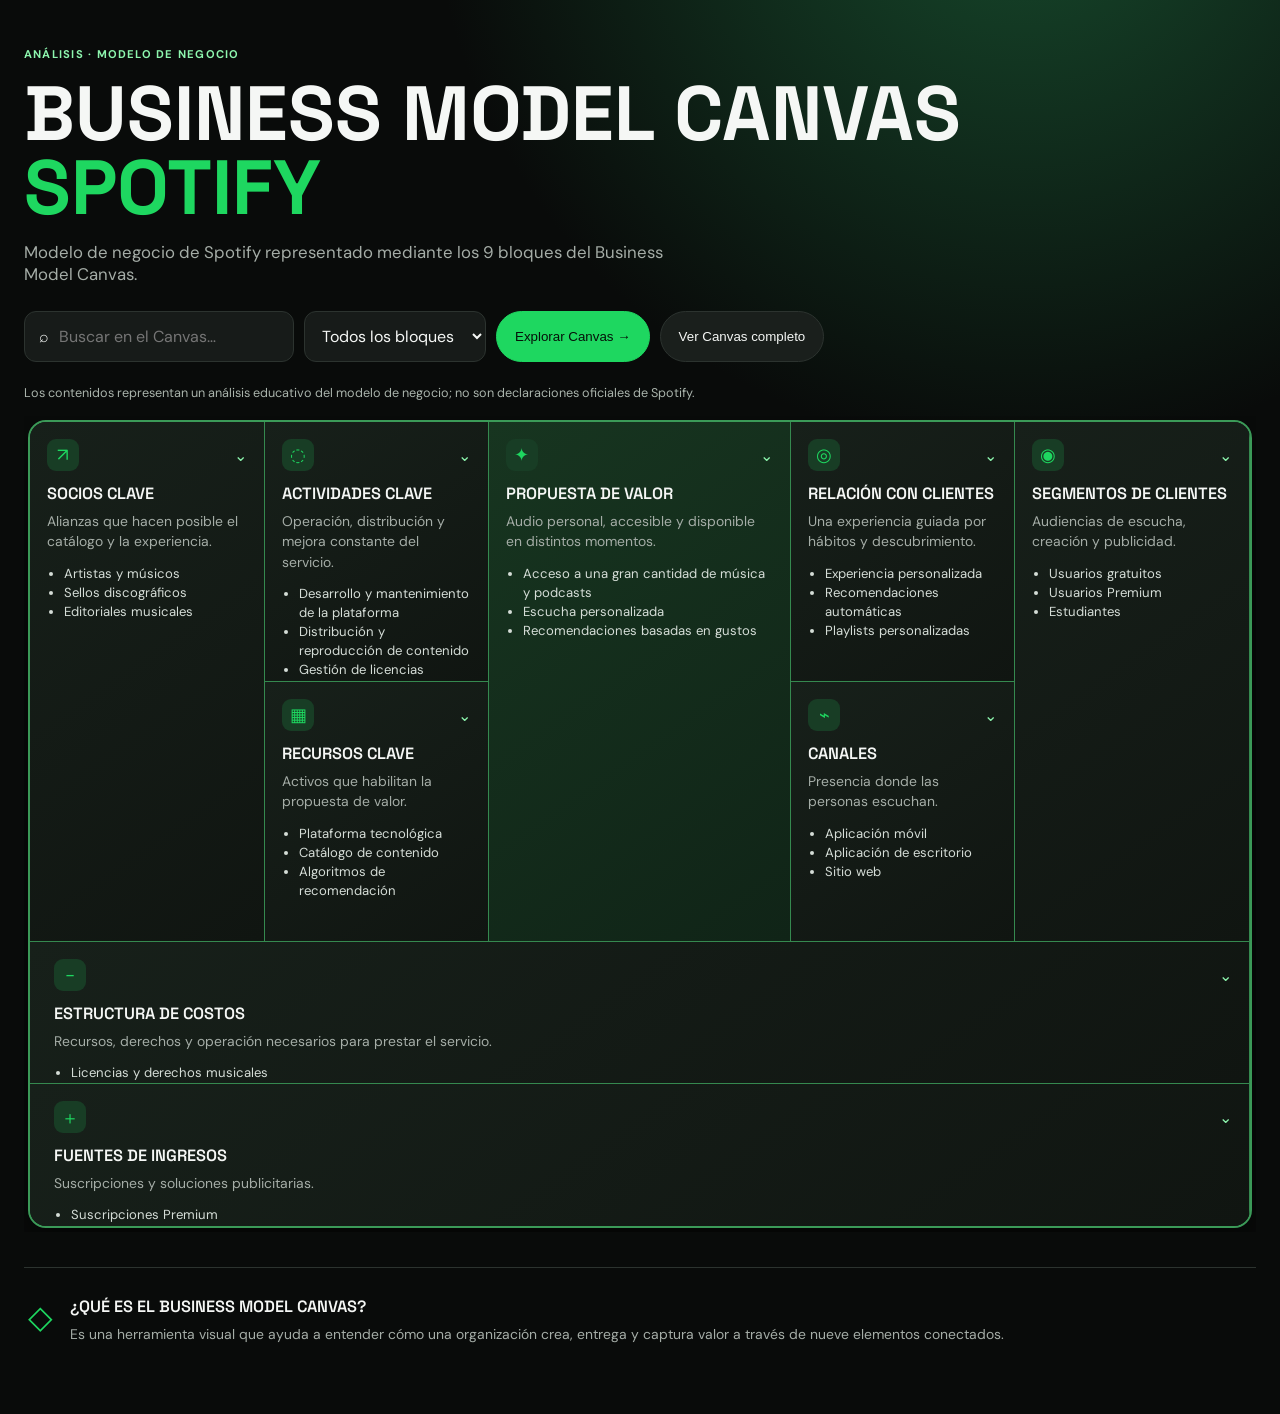
==== Practica_3/index.html @ 804c6256 "Agregar Practica 03 de modelo Canvas" ====
<!doctype html>
<html lang="es">
<head><meta charset="utf-8"><meta name="viewport" content="width=device-width,initial-scale=1"><title>Business Model Canvas — Spotify</title><link rel="stylesheet" href="styles.css"></head>
<body>
  <main class="app-shell">
    <header class="hero"><span class="eyebrow">ANÁLISIS · MODELO DE NEGOCIO</span><h1>Business Model Canvas <i>Spotify</i></h1><p>Modelo de negocio de Spotify representado mediante los 9 bloques del Business Model Canvas.</p>
      <div class="toolbar"><label class="search"><span>⌕</span><input id="search" type="search" placeholder="Buscar en el Canvas…"></label><select id="filter" aria-label="Filtrar bloques"><option value="all">Todos los bloques</option><option value="creacion">Creación de valor</option><option value="clientes">Clientes y canales</option><option value="finanzas">Finanzas</option></select><button id="exploreBtn" class="button primary">Explorar Canvas <span>→</span></button><button id="canvasBtn" class="button">Ver Canvas completo</button></div>
    </header>
    <p class="notice">Los contenidos representan un análisis educativo del modelo de negocio; no son declaraciones oficiales de Spotify.</p>
    <section id="canvasView" class="canvas-view" aria-label="Los nueve bloques del Canvas"><div class="canvas-viewport"><div id="cards" class="canvas-grid"></div></div><p id="empty" class="empty" hidden>No hay bloques que coincidan con la búsqueda.</p></section>
    <section id="explorerView" class="explorer" hidden aria-live="polite"><div class="explorer-top"><span id="progressText">1 / 9</span><div class="progress"><span id="progressBar"></span></div><button id="closeExplore" class="icon-button" aria-label="Cerrar exploración">×</button></div><div id="explorerContent"></div><nav class="explore-nav"><button id="prev" class="button">← Anterior</button><button id="next" class="button primary">Siguiente →</button></nav></section>
    <section class="about"><span class="about-icon">◇</span><div><h2>¿Qué es el Business Model Canvas?</h2><p>Es una herramienta visual que ayuda a entender cómo una organización crea, entrega y captura valor a través de nueve elementos conectados.</p></div></section>
  </main><script src="data.js"></script><script src="app.js"></script>
</body></html>
---- Practica_3/styles.css ----
@import url('https://fonts.googleapis.com/css2?family=DM+Sans:wght@400;500;600;700&family=Space+Grotesk:wght@500;600;700&display=swap');
:root{--green:#1ed760;--green2:#8df6ae;--bg:#090b0a;--panel:#141816;--line:#2c332f;--muted:#a5ada7;--text:#f5f7f5}*{box-sizing:border-box}body{margin:0;background:radial-gradient(circle at 80% -10%,#174b2d 0,transparent 32%),var(--bg);color:var(--text);font-family:'DM Sans',Arial,sans-serif}.app-shell{width:min(1420px,calc(100% - 48px));margin:auto;padding:42px 0}.hero{max-width:1050px}.eyebrow{font-size:.7rem;letter-spacing:.11em;text-transform:uppercase;color:var(--green2);font-weight:700}.hero h1{font:700 clamp(2.25rem,6vw,4.8rem)/.96 'Space Grotesk',sans-serif;margin:14px 0;text-transform:uppercase}.hero h1 i{color:var(--green);font-style:normal}.hero>p{max-width:650px;color:var(--muted);font-size:1.05rem}.toolbar{display:flex;gap:10px;flex-wrap:wrap;margin-top:26px}.search{display:flex;gap:10px;align-items:center;background:#171b19;border:1px solid var(--line);border-radius:12px;padding:0 14px;min-width:270px}.search input,select{border:0;outline:0;background:transparent;color:var(--text);font:inherit;padding:13px 0}.search input{width:100%}select{background:#171b19;border:1px solid var(--line);border-radius:12px;padding:13px}.button{border:1px solid var(--line);border-radius:999px;background:#1a1f1c;color:var(--text);padding:12px 18px;font:600 .9rem inherit;cursor:pointer;transition:.2s}.button:hover{transform:translateY(-2px);border-color:var(--green)}.button.primary{border-color:var(--green);background:var(--green);color:#061109}.button:disabled{opacity:.35;cursor:not-allowed;transform:none}.notice{font-size:.79rem;color:#aab4ac;margin:22px 0 15px}.canvas-viewport{overflow-x:auto;padding:4px}.canvas-grid{display:grid;grid-template-columns:1.05fr 1fr 1.35fr 1fr 1.05fr;grid-template-rows:260px 260px 142px 142px;min-width:1100px;border:2px solid #3b9a58;border-radius:18px;overflow:hidden;box-shadow:0 24px 55px #0008;background:#102016}.canvas-block{background:linear-gradient(145deg,#17201a,#101511);border-right:1px solid #35894f;border-bottom:1px solid #35894f;padding:17px;cursor:pointer;overflow:auto;min-width:0;transition:background .25s,border-color .25s,box-shadow .25s;scrollbar-width:thin}.canvas-block:hover,.canvas-block.open{background:linear-gradient(145deg,#1c3a25,#14241a);box-shadow:inset 0 0 0 2px var(--green)}.canvas-block.filtered{opacity:.24;filter:saturate(.2)}.block-head{display:flex;align-items:center}.card-icon,.explorer-icon{display:grid;place-items:center;width:32px;height:32px;border-radius:9px;background:#183d25;color:var(--green);font-size:1.15rem}.chevron{margin-left:auto;color:var(--green2);transition:.25s}.open .chevron{transform:rotate(180deg)}.canvas-block h2,.explorer h2,.about h2{font:600 1.02rem 'Space Grotesk',sans-serif;margin:12px 0 7px;text-transform:uppercase}.block-summary,.explorer p,.about p{margin:0;color:var(--muted);line-height:1.45;font-size:.87rem}.block-preview,.canvas-block .card-more ul,.explorer ul{padding-left:17px;color:#d5ddd7;font-size:.82rem;line-height:1.45;margin:12px 0}.card-more{display:grid;grid-template-rows:0fr;opacity:0;transition:.28s}.card-more>*{overflow:hidden}.open .card-more{grid-template-rows:1fr;opacity:1}.card-more p{color:#d3dad5;margin:2px 0 0;font-size:.85rem;line-height:1.45}.open .block-preview{display:none}.collapse{background:none;border:0;color:var(--green);font:600 .8rem inherit;padding:0;cursor:pointer}.partners{grid-area:1 / 1 / 3 / 2}.activities{grid-area:1 / 2 / 2 / 3}.resources{grid-area:2 / 2 / 3 / 3}.value{grid-area:1 / 3 / 3 / 4;background:linear-gradient(145deg,#173520,#102417)}.relationships{grid-area:1 / 4 / 2 / 5}.channels{grid-area:2 / 4 / 3 / 5}.segments{grid-area:1 / 5 / 3 / 6}.costs{grid-area:3 / 1 / 4 / 6}.revenue{grid-area:4 / 1 / 5 / 6;border-bottom:0}.costs,.revenue{padding-left:24px}.empty{text-align:center;color:var(--muted);padding:20px}.explorer{max-width:760px;margin:18px auto;background:linear-gradient(145deg,#18241c,#0f1511);border:1px solid #376143;border-radius:22px;padding:32px;animation:enter .35s ease}.explorer-top{display:flex;align-items:center;gap:16px;color:var(--green2);font-weight:700}.progress{height:5px;background:#303932;border-radius:5px;flex:1}.progress span{display:block;height:100%;background:var(--green);border-radius:inherit;transition:.3s}.icon-button{background:transparent;color:white;border:0;font-size:1.7rem;cursor:pointer}.explorer-icon{width:54px;height:54px;font-size:2rem;margin-top:30px}.explorer h2{font-size:2.2rem;margin:12px 0}.explorer li{margin:5px 0}.explore-nav{display:flex;justify-content:space-between;gap:12px;margin-top:28px}.about{display:flex;gap:17px;align-items:flex-start;border-top:1px solid var(--line);margin-top:35px;padding:28px 4px}.about-icon{color:var(--green);font-size:2rem}.about h2{margin:0 0 7px}@keyframes enter{from{opacity:0;transform:translateY(12px)}to{opacity:1;transform:none}}@media(max-width:620px){.app-shell{width:min(100% - 28px,1420px);padding-top:30px}.toolbar>*{width:100%}.search{min-width:0}.hero h1{font-size:2.55rem}.explorer{padding:22px}.explore-nav .button{flex:1}.canvas-viewport{margin-inline:-4px}.canvas-grid{min-width:920px;grid-template-rows:230px 230px 130px 130px}.canvas-block{padding:13px}.canvas-block h2{font-size:.9rem}.block-summary{font-size:.78rem}}
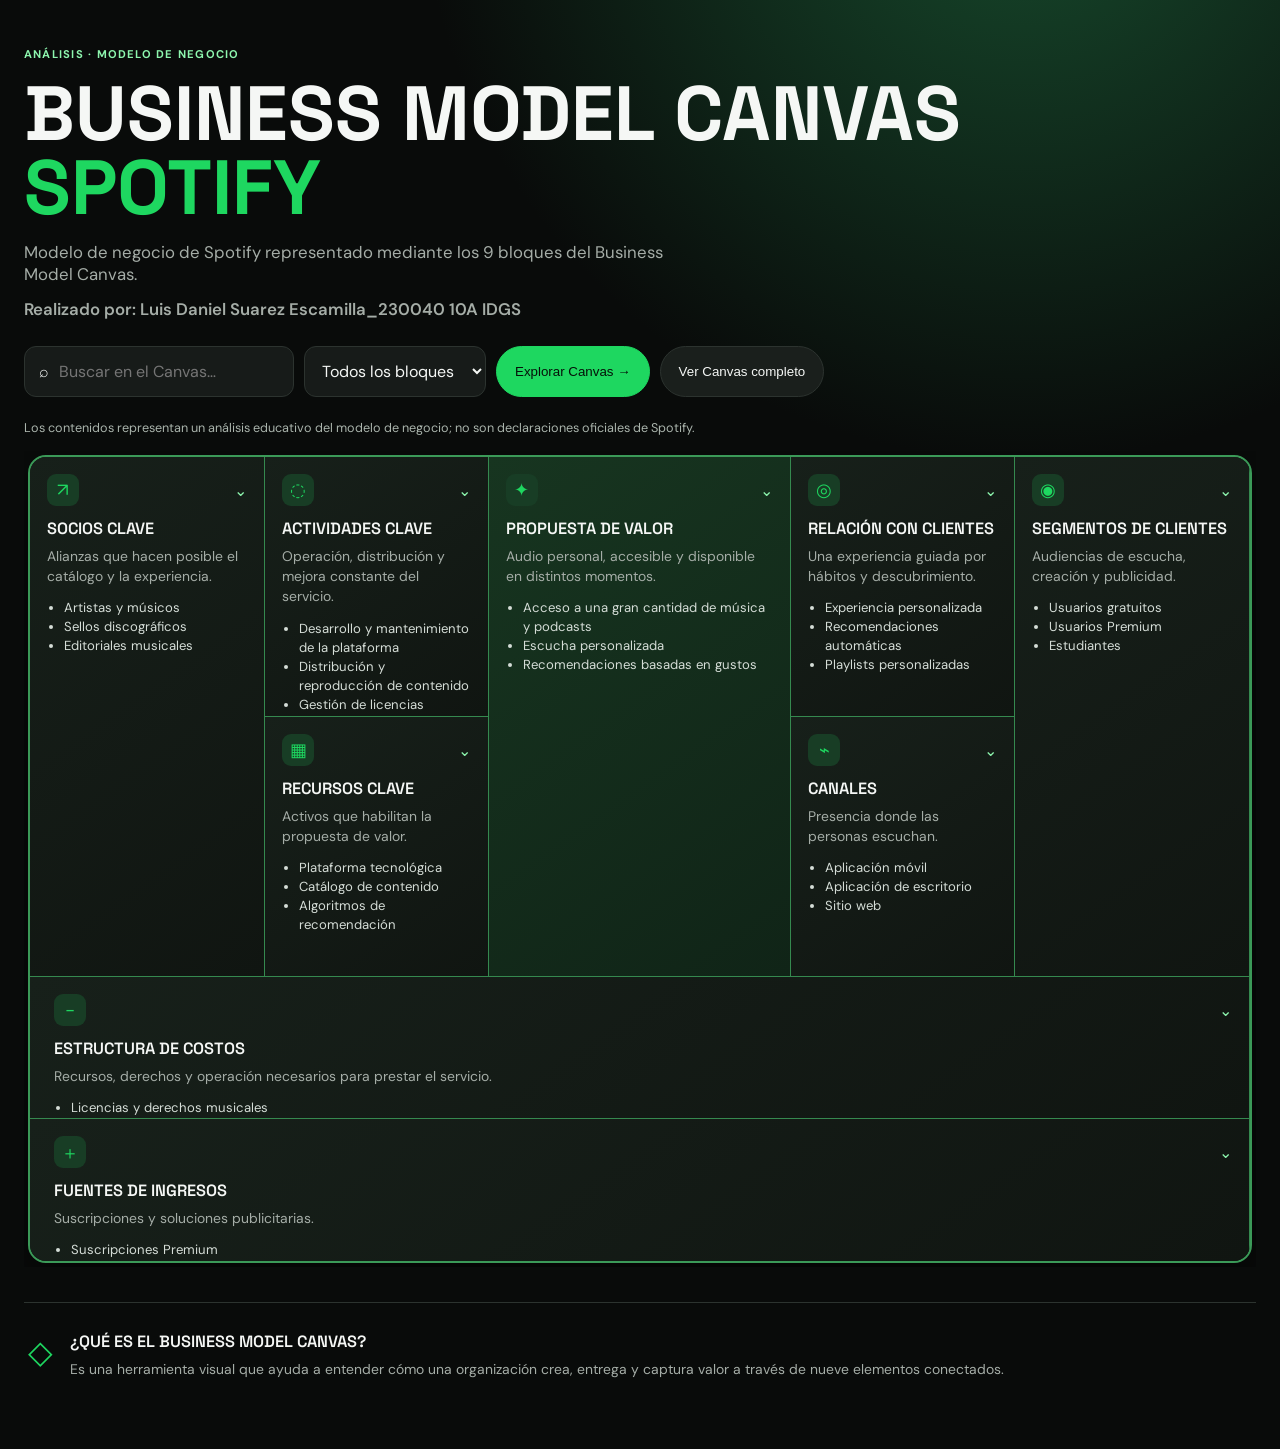
==== commit 68e948a6: "Add expanded Canvas widget dialog" ====
--- a/Practica_3/index.html
+++ b/Practica_3/index.html
@@ -4,11 +4,18 @@
 <body>
   <main class="app-shell">
     <header class="hero"><span class="eyebrow">ANÁLISIS · MODELO DE NEGOCIO</span><h1>Business Model Canvas <i>Spotify</i></h1><p>Modelo de negocio de Spotify representado mediante los 9 bloques del Business Model Canvas.</p>
+      <p class="author-credit">Realizado por: Luis Daniel Suarez Escamilla_230040 10A IDGS</p>
       <div class="toolbar"><label class="search"><span>⌕</span><input id="search" type="search" placeholder="Buscar en el Canvas…"></label><select id="filter" aria-label="Filtrar bloques"><option value="all">Todos los bloques</option><option value="creacion">Creación de valor</option><option value="clientes">Clientes y canales</option><option value="finanzas">Finanzas</option></select><button id="exploreBtn" class="button primary">Explorar Canvas <span>→</span></button><button id="canvasBtn" class="button">Ver Canvas completo</button></div>
     </header>
     <p class="notice">Los contenidos representan un análisis educativo del modelo de negocio; no son declaraciones oficiales de Spotify.</p>
     <section id="canvasView" class="canvas-view" aria-label="Los nueve bloques del Canvas"><div class="canvas-viewport"><div id="cards" class="canvas-grid"></div></div><p id="empty" class="empty" hidden>No hay bloques que coincidan con la búsqueda.</p></section>
     <section id="explorerView" class="explorer" hidden aria-live="polite"><div class="explorer-top"><span id="progressText">1 / 9</span><div class="progress"><span id="progressBar"></span></div><button id="closeExplore" class="icon-button" aria-label="Cerrar exploración">×</button></div><div id="explorerContent"></div><nav class="explore-nav"><button id="prev" class="button">← Anterior</button><button id="next" class="button primary">Siguiente →</button></nav></section>
     <section class="about"><span class="about-icon">◇</span><div><h2>¿Qué es el Business Model Canvas?</h2><p>Es una herramienta visual que ayuda a entender cómo una organización crea, entrega y captura valor a través de nueve elementos conectados.</p></div></section>
+    <dialog id="blockDialog" class="block-dialog" aria-labelledby="dialogTitle">
+      <div class="dialog-card">
+        <button id="closeBlockDialog" class="dialog-close" type="button" aria-label="Cerrar tarjeta">×</button>
+        <div id="blockDialogContent"></div>
+      </div>
+    </dialog>
   </main><script src="data.js"></script><script src="app.js"></script>
 </body></html>
--- a/Practica_3/styles.css
+++ b/Practica_3/styles.css
@@ -1,2 +1,142 @@
 @import url('https://fonts.googleapis.com/css2?family=DM+Sans:wght@400;500;600;700&family=Space+Grotesk:wght@500;600;700&display=swap');
-:root{--green:#1ed760;--green2:#8df6ae;--bg:#090b0a;--panel:#141816;--line:#2c332f;--muted:#a5ada7;--text:#f5f7f5}*{box-sizing:border-box}body{margin:0;background:radial-gradient(circle at 80% -10%,#174b2d 0,transparent 32%),var(--bg);color:var(--text);font-family:'DM Sans',Arial,sans-serif}.app-shell{width:min(1420px,calc(100% - 48px));margin:auto;padding:42px 0}.hero{max-width:1050px}.eyebrow{font-size:.7rem;letter-spacing:.11em;text-transform:uppercase;color:var(--green2);font-weight:700}.hero h1{font:700 clamp(2.25rem,6vw,4.8rem)/.96 'Space Grotesk',sans-serif;margin:14px 0;text-transform:uppercase}.hero h1 i{color:var(--green);font-style:normal}.hero>p{max-width:650px;color:var(--muted);font-size:1.05rem}.toolbar{display:flex;gap:10px;flex-wrap:wrap;margin-top:26px}.search{display:flex;gap:10px;align-items:center;background:#171b19;border:1px solid var(--line);border-radius:12px;padding:0 14px;min-width:270px}.search input,select{border:0;outline:0;background:transparent;color:var(--text);font:inherit;padding:13px 0}.search input{width:100%}select{background:#171b19;border:1px solid var(--line);border-radius:12px;padding:13px}.button{border:1px solid var(--line);border-radius:999px;background:#1a1f1c;color:var(--text);padding:12px 18px;font:600 .9rem inherit;cursor:pointer;transition:.2s}.button:hover{transform:translateY(-2px);border-color:var(--green)}.button.primary{border-color:var(--green);background:var(--green);color:#061109}.button:disabled{opacity:.35;cursor:not-allowed;transform:none}.notice{font-size:.79rem;color:#aab4ac;margin:22px 0 15px}.canvas-viewport{overflow-x:auto;padding:4px}.canvas-grid{display:grid;grid-template-columns:1.05fr 1fr 1.35fr 1fr 1.05fr;grid-template-rows:260px 260px 142px 142px;min-width:1100px;border:2px solid #3b9a58;border-radius:18px;overflow:hidden;box-shadow:0 24px 55px #0008;background:#102016}.canvas-block{background:linear-gradient(145deg,#17201a,#101511);border-right:1px solid #35894f;border-bottom:1px solid #35894f;padding:17px;cursor:pointer;overflow:auto;min-width:0;transition:background .25s,border-color .25s,box-shadow .25s;scrollbar-width:thin}.canvas-block:hover,.canvas-block.open{background:linear-gradient(145deg,#1c3a25,#14241a);box-shadow:inset 0 0 0 2px var(--green)}.canvas-block.filtered{opacity:.24;filter:saturate(.2)}.block-head{display:flex;align-items:center}.card-icon,.explorer-icon{display:grid;place-items:center;width:32px;height:32px;border-radius:9px;background:#183d25;color:var(--green);font-size:1.15rem}.chevron{margin-left:auto;color:var(--green2);transition:.25s}.open .chevron{transform:rotate(180deg)}.canvas-block h2,.explorer h2,.about h2{font:600 1.02rem 'Space Grotesk',sans-serif;margin:12px 0 7px;text-transform:uppercase}.block-summary,.explorer p,.about p{margin:0;color:var(--muted);line-height:1.45;font-size:.87rem}.block-preview,.canvas-block .card-more ul,.explorer ul{padding-left:17px;color:#d5ddd7;font-size:.82rem;line-height:1.45;margin:12px 0}.card-more{display:grid;grid-template-rows:0fr;opacity:0;transition:.28s}.card-more>*{overflow:hidden}.open .card-more{grid-template-rows:1fr;opacity:1}.card-more p{color:#d3dad5;margin:2px 0 0;font-size:.85rem;line-height:1.45}.open .block-preview{display:none}.collapse{background:none;border:0;color:var(--green);font:600 .8rem inherit;padding:0;cursor:pointer}.partners{grid-area:1 / 1 / 3 / 2}.activities{grid-area:1 / 2 / 2 / 3}.resources{grid-area:2 / 2 / 3 / 3}.value{grid-area:1 / 3 / 3 / 4;background:linear-gradient(145deg,#173520,#102417)}.relationships{grid-area:1 / 4 / 2 / 5}.channels{grid-area:2 / 4 / 3 / 5}.segments{grid-area:1 / 5 / 3 / 6}.costs{grid-area:3 / 1 / 4 / 6}.revenue{grid-area:4 / 1 / 5 / 6;border-bottom:0}.costs,.revenue{padding-left:24px}.empty{text-align:center;color:var(--muted);padding:20px}.explorer{max-width:760px;margin:18px auto;background:linear-gradient(145deg,#18241c,#0f1511);border:1px solid #376143;border-radius:22px;padding:32px;animation:enter .35s ease}.explorer-top{display:flex;align-items:center;gap:16px;color:var(--green2);font-weight:700}.progress{height:5px;background:#303932;border-radius:5px;flex:1}.progress span{display:block;height:100%;background:var(--green);border-radius:inherit;transition:.3s}.icon-button{background:transparent;color:white;border:0;font-size:1.7rem;cursor:pointer}.explorer-icon{width:54px;height:54px;font-size:2rem;margin-top:30px}.explorer h2{font-size:2.2rem;margin:12px 0}.explorer li{margin:5px 0}.explore-nav{display:flex;justify-content:space-between;gap:12px;margin-top:28px}.about{display:flex;gap:17px;align-items:flex-start;border-top:1px solid var(--line);margin-top:35px;padding:28px 4px}.about-icon{color:var(--green);font-size:2rem}.about h2{margin:0 0 7px}@keyframes enter{from{opacity:0;transform:translateY(12px)}to{opacity:1;transform:none}}@media(max-width:620px){.app-shell{width:min(100% - 28px,1420px);padding-top:30px}.toolbar>*{width:100%}.search{min-width:0}.hero h1{font-size:2.55rem}.explorer{padding:22px}.explore-nav .button{flex:1}.canvas-viewport{margin-inline:-4px}.canvas-grid{min-width:920px;grid-template-rows:230px 230px 130px 130px}.canvas-block{padding:13px}.canvas-block h2{font-size:.9rem}.block-summary{font-size:.78rem}}
+:root{--green:#1ed760;--green2:#8df6ae;--bg:#090b0a;--panel:#141816;--line:#2c332f;--muted:#a5ada7;--text:#f5f7f5}*{box-sizing:border-box}body{margin:0;background:radial-gradient(circle at 80% -10%,#174b2d 0,transparent 32%),var(--bg);color:var(--text);font-family:'DM Sans',Arial,sans-serif}.app-shell{width:min(1420px,calc(100% - 48px));margin:auto;padding:42px 0}.hero{max-width:1050px}.eyebrow{font-size:.7rem;letter-spacing:.11em;text-transform:uppercase;color:var(--green2);font-weight:700}.hero h1{font:700 clamp(2.25rem,6vw,4.8rem)/.96 'Space Grotesk',sans-serif;margin:14px 0;text-transform:uppercase}.hero h1 i{color:var(--green);font-style:normal}.hero>p{max-width:650px;color:var(--muted);font-size:1.05rem}.toolbar{display:flex;gap:10px;flex-wrap:wrap;margin-top:26px}.search{display:flex;gap:10px;align-items:center;background:#171b19;border:1px solid var(--line);border-radius:12px;padding:0 14px;min-width:270px}.search input,select{border:0;outline:0;background:transparent;color:var(--text);font:inherit;padding:13px 0}.search input{width:100%}select{background:#171b19;border:1px solid var(--line);border-radius:12px;padding:13px}.button{border:1px solid var(--line);border-radius:999px;background:#1a1f1c;color:var(--text);padding:12px 18px;font:600 .9rem inherit;cursor:pointer;transition:.2s}.button:hover{transform:translateY(-2px);border-color:var(--green)}.button.primary{border-color:var(--green);background:var(--green);color:#061109}.button:disabled{opacity:.35;cursor:not-allowed;transform:none}.notice{font-size:.79rem;color:#aab4ac;margin:22px 0 15px}.canvas-viewport{overflow-x:auto;padding:4px}.canvas-grid{display:grid;grid-template-columns:1.05fr 1fr 1.35fr 1fr 1.05fr;grid-template-rows:260px 260px 142px 142px;min-width:1100px;border:2px solid #3b9a58;border-radius:18px;overflow:hidden;box-shadow:0 24px 55px #0008;background:#102016}.canvas-block{background:linear-gradient(145deg,#17201a,#101511);border-right:1px solid #35894f;border-bottom:1px solid #35894f;padding:17px;cursor:pointer;overflow:auto;min-width:0;transition:background .25s,border-color .25s,box-shadow .25s,transform .2s ease;scrollbar-width:thin}.canvas-block:hover,.canvas-block.open{background:linear-gradient(145deg,#1c3a25,#14241a);box-shadow:inset 0 0 0 2px var(--green)}.canvas-block.filtered{opacity:.24;filter:saturate(.2)}.block-head{display:flex;align-items:center}.card-icon,.explorer-icon{display:grid;place-items:center;width:32px;height:32px;border-radius:9px;background:#183d25;color:var(--green);font-size:1.15rem}.chevron{margin-left:auto;color:var(--green2);transition:.25s}.open .chevron{transform:rotate(180deg)}.canvas-block h2,.explorer h2,.about h2{font:600 1.02rem 'Space Grotesk',sans-serif;margin:12px 0 7px;text-transform:uppercase}.block-summary,.explorer p,.about p{margin:0;color:var(--muted);line-height:1.45;font-size:.87rem}.block-preview,.canvas-block .card-more ul,.explorer ul{padding-left:17px;color:#d5ddd7;font-size:.82rem;line-height:1.45;margin:12px 0}.card-more{display:grid;grid-template-rows:0fr;opacity:0;transition:.28s}.card-more>*{overflow:hidden}.open .card-more{grid-template-rows:1fr;opacity:1}.card-more p{color:#d3dad5;margin:2px 0 0;font-size:.85rem;line-height:1.45}.open .block-preview{display:none}.collapse{background:none;border:0;color:var(--green);font:600 .8rem inherit;padding:0;cursor:pointer}.partners{grid-area:1 / 1 / 3 / 2}.activities{grid-area:1 / 2 / 2 / 3}.resources{grid-area:2 / 2 / 3 / 3}.value{grid-area:1 / 3 / 3 / 4;background:linear-gradient(145deg,#173520,#102417)}.relationships{grid-area:1 / 4 / 2 / 5}.channels{grid-area:2 / 4 / 3 / 5}.segments{grid-area:1 / 5 / 3 / 6}.costs{grid-area:3 / 1 / 4 / 6}.revenue{grid-area:4 / 1 / 5 / 6;border-bottom:0}.costs,.revenue{padding-left:24px}.empty{text-align:center;color:var(--muted);padding:20px}.explorer{max-width:760px;margin:18px auto;background:linear-gradient(145deg,#18241c,#0f1511);border:1px solid #376143;border-radius:22px;padding:32px;animation:enter .35s ease}.explorer-top{display:flex;align-items:center;gap:16px;color:var(--green2);font-weight:700}.progress{height:5px;background:#303932;border-radius:5px;flex:1}.progress span{display:block;height:100%;background:var(--green);border-radius:inherit;transition:.3s}.icon-button{background:transparent;color:white;border:0;font-size:1.7rem;cursor:pointer}.explorer-icon{width:54px;height:54px;font-size:2rem;margin-top:30px}.explorer h2{font-size:2.2rem;margin:12px 0}.explorer li{margin:5px 0}.explore-nav{display:flex;justify-content:space-between;gap:12px;margin-top:28px}.about{display:flex;gap:17px;align-items:flex-start;border-top:1px solid var(--line);margin-top:35px;padding:28px 4px}.about-icon{color:var(--green);font-size:2rem}.about h2{margin:0 0 7px}@keyframes enter{from{opacity:0;transform:translateY(12px)}to{opacity:1;transform:none}}@media(max-width:620px){.app-shell{width:min(100% - 28px,1420px);padding-top:30px}.toolbar>*{width:100%}.search{min-width:0}.hero h1{font-size:2.55rem}.explorer{padding:22px}.explore-nav .button{flex:1}.canvas-viewport{margin-inline:-4px}.canvas-grid{min-width:920px;grid-template-rows:230px 230px 130px 130px}.canvas-block{padding:13px}.canvas-block h2{font-size:.9rem}.block-summary{font-size:.78rem}}@media (hover: hover) and (pointer: fine) {
+  .canvas-block {
+    transition: background .25s, border-color .25s, box-shadow .25s, transform .2s ease;
+  }
+
+  .canvas-block:hover {
+    position: relative;
+    z-index: 1;
+    transform: scale(1.025);
+  }
+}
+
+@media (prefers-reduced-motion: reduce) {
+  .canvas-block {
+    transition: none;
+  }
+}
+
+.author-credit {
+  margin: -4px 0 0;
+  color: var(--green2);
+  font-size: .9rem;
+  font-weight: 600;
+}
+
+.canvas-block:focus-visible,
+.dialog-close:focus-visible {
+  outline: 2px solid var(--green);
+  outline-offset: 3px;
+}
+
+.block-dialog {
+  width: min(620px, calc(100% - 32px));
+  max-width: 620px;
+  max-height: calc(100vh - 32px);
+  max-height: calc(100dvh - 32px);
+  padding: 0;
+  overflow: visible;
+  border: 0;
+  background: transparent;
+  color: var(--text);
+}
+
+.block-dialog::backdrop {
+  background: rgb(3 7 4 / 78%);
+  backdrop-filter: blur(5px);
+}
+
+.dialog-card {
+  position: relative;
+  max-height: calc(100vh - 32px);
+  max-height: calc(100dvh - 32px);
+  overflow: auto;
+  padding: clamp(28px, 5vw, 44px);
+  border: 1px solid #43965a;
+  border-radius: 24px;
+  background: radial-gradient(circle at 90% 0, #1d4b2c 0, transparent 38%), linear-gradient(145deg, #18241c, #0f1511);
+  box-shadow: 0 30px 90px #000b, 0 0 28px #1ed76020;
+  animation: dialog-enter .22s ease-out;
+}
+
+.dialog-close {
+  position: absolute;
+  top: 14px;
+  right: 14px;
+  display: grid;
+  place-items: center;
+  width: 40px;
+  height: 40px;
+  border: 1px solid var(--line);
+  border-radius: 50%;
+  background: #1a211c;
+  color: var(--text);
+  font: 1.6rem/1 'DM Sans', Arial, sans-serif;
+  cursor: pointer;
+  transition: border-color .2s, background .2s, transform .2s;
+}
+
+.dialog-close:hover {
+  transform: scale(1.06);
+  border-color: var(--green);
+  background: #1e3023;
+}
+
+.dialog-icon {
+  width: 54px;
+  height: 54px;
+  margin: 0 0 18px;
+  font-size: 2rem;
+}
+
+.dialog-card .category {
+  display: block;
+  margin-bottom: 8px;
+  color: var(--green2);
+  font-size: .75rem;
+  font-weight: 700;
+  letter-spacing: .1em;
+  text-transform: uppercase;
+}
+
+.dialog-card h2 {
+  max-width: calc(100% - 30px);
+  margin: 0 0 12px;
+  font: 700 clamp(1.6rem, 5vw, 2.2rem)/1.1 'Space Grotesk', sans-serif;
+  text-transform: uppercase;
+}
+
+.dialog-card .dialog-summary {
+  margin: 0 0 12px;
+  color: #e0e9e2;
+  font-size: 1.05rem;
+  line-height: 1.5;
+}
+
+.dialog-card .dialog-detail {
+  margin: 0;
+  color: var(--muted);
+  line-height: 1.6;
+}
+
+.dialog-card .dialog-items {
+  display: grid;
+  gap: 9px;
+  margin: 22px 0 0;
+  padding: 18px 20px 18px 38px;
+  border: 1px solid #ffffff12;
+  border-radius: 14px;
+  background: #090e0b80;
+  color: #e0e9e2;
+  line-height: 1.5;
+}
+
+@keyframes dialog-enter {
+  from { opacity: 0; transform: translateY(12px) scale(.98); }
+  to { opacity: 1; transform: translateY(0) scale(1); }
+}
+
+@media (prefers-reduced-motion: reduce) {
+  .dialog-card { animation: none; }
+}
